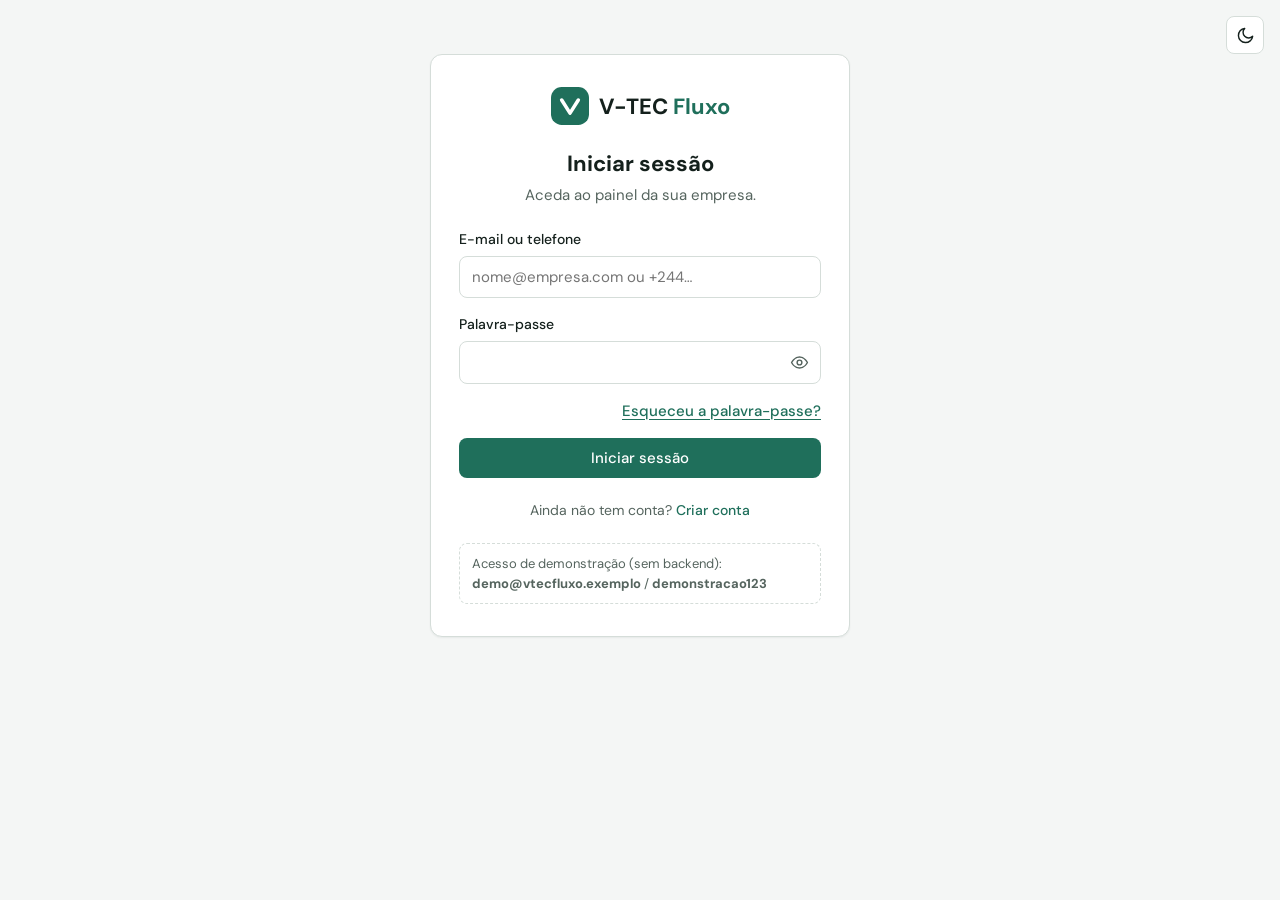
==== index.html @ f0639c92 "Initial commit" ====
<!DOCTYPE html>
<html lang="pt-PT">
<head>
<meta charset="utf-8">
<meta name="viewport" content="width=device-width, initial-scale=1">
<title>Iniciar sessão — V-TEC Fluxo</title>
<link rel="preconnect" href="https://fonts.googleapis.com">
<link rel="preconnect" href="https://fonts.gstatic.com" crossorigin>
<link href="https://fonts.googleapis.com/css2?family=DM+Sans:opsz,wght@9..40,400;9..40,500;9..40,700&display=swap" rel="stylesheet">
<script src="js/tema.js"></script>
<link rel="stylesheet" href="css/variaveis.css">
<link rel="stylesheet" href="css/layout.css">
<link rel="stylesheet" href="css/componentes.css">
<link rel="stylesheet" href="css/autenticacao.css">
</head>
<body class="pagina-autenticacao">
<button type="button" class="botao-icone autenticacao__tema" id="botao-tema"></button>
<main class="autenticacao cartao" style="padding:32px 28px">
  <a class="marca" href="index.html"><svg viewBox="0 0 32 32" aria-hidden="true"><rect width="32" height="32" rx="9" fill="currentColor"/><path d="M9 11l7 11 7-11" fill="none" stroke="var(--sobre-destaque)" stroke-width="3" stroke-linecap="round" stroke-linejoin="round"/></svg><span class="marca__nome">V-TEC <span>Fluxo</span></span></a>
  <div class="autenticacao__cabecalho"><h1>Iniciar sessão</h1><p>Aceda ao painel da sua empresa.</p></div>
  <form id="formulario-autenticacao" novalidate>
    <div id="alerta-autenticacao" class="alerta-erro" role="alert" hidden></div>
    <div class="campo"><label for="campo-email">E-mail ou telefone</label><input type="text" id="campo-email" autocomplete="username" inputmode="email" placeholder="nome@empresa.com ou +244…"></div>
    <div class="campo"><label for="campo-senha">Palavra-passe</label>
      <div class="campo-senha"><input type="password" id="campo-senha" autocomplete="current-password" required><button type="button" id="botao-ver-senha" aria-label="Mostrar palavra-passe"></button></div></div>
    <div class="autenticacao__linha"><button type="button" class="ligacao" id="botao-recuperar-senha">Esqueceu a palavra-passe?</button></div>
    <button type="submit" class="botao botao--primario" id="botao-entrar">Iniciar sessão</button>
  </form>
  <p class="autenticacao__rodape">Ainda não tem conta? <a class="ligacao" href="cadastro.html">Criar conta</a></p>
  <p class="nota">Acesso de demonstração (sem backend): <strong>demo@vtecfluxo.exemplo</strong> / <strong>demonstracao123</strong></p>
</main>
<script src="js/dados-demonstrativos.js"></script>
<script src="js/componentes.js"></script>
<script src="js/validacao.js"></script>
<script src="js/autenticacao.js"></script>
</body>
</html>
---- css/variaveis.css ----
:root{--fonte:"DM Sans",system-ui,-apple-system,"Segoe UI",sans-serif;--raio:12px;--raio-pequeno:8px;--largura-lateral:248px;--transicao:.18s ease;
--fundo:#F4F6F5;--superficie:#FFFFFF;--texto:#14201C;--texto-suave:#55645E;--borda:#D5DDD9;--destaque:#1F6F5B;--sobre-destaque:#FFFFFF;
--destaque-suave:color-mix(in srgb,var(--destaque) 10%,transparent);
--aviso:#9A5B00;--perigo:#B3261E;--info:#245FA8;--sombra:0 1px 2px rgba(20,32,28,.06)}
[data-tema="escuro"]{--fundo:#0A1512;--superficie:#11231D;--texto:#E8F1ED;--texto-suave:#9DB5AC;--borda:#24433A;--destaque:#3DDC97;--sobre-destaque:#0A1512;
--aviso:#F2B84B;--perigo:#FF8A80;--info:#7DB4F0;--sombra:none;color-scheme:dark}
*,*::before,*::after{box-sizing:border-box}
body{margin:0;font-family:var(--fonte);background:var(--fundo);color:var(--texto);font-size:15px;line-height:1.5;-webkit-font-smoothing:antialiased}
h1,h2,h3,p,dl,dd,ul{margin:0;padding:0}ul{list-style:none}
button,input,select,textarea{font:inherit;color:inherit}
img,svg{display:block;max-width:100%}
a{color:inherit}
:focus-visible{outline:2px solid var(--destaque);outline-offset:2px}
[hidden]{display:none!important}
.visualmente-oculto{position:absolute;width:1px;height:1px;overflow:hidden;clip:rect(0 0 0 0);white-space:nowrap}
.saltar-conteudo{position:absolute;left:12px;top:-60px;z-index:50;padding:8px 14px;border-radius:var(--raio-pequeno);background:var(--destaque);color:var(--sobre-destaque)}
.saltar-conteudo:focus{top:12px}
@media (prefers-reduced-motion:reduce){*{animation:none!important;transition:none!important}}
---- css/layout.css ----
.aplicacao{--altura-topo:65px;display:grid;grid-template-columns:var(--largura-lateral) minmax(0,1fr);min-height:100vh}
.barra-lateral{position:sticky;top:0;align-self:start;height:100vh;display:flex;flex-direction:column;gap:24px;padding:20px 14px;background:var(--superficie);border-right:1px solid var(--borda)}
.marca{display:flex;align-items:center;gap:10px;padding:0 8px;font-weight:700;font-size:17px;text-decoration:none}
.marca svg{width:30px;height:30px;color:var(--destaque)}
.marca__nome span{color:var(--destaque)}
.navegacao{display:flex;flex-direction:column;gap:2px}
.navegacao__ligacao{display:flex;align-items:center;gap:12px;padding:10px 12px;border-radius:var(--raio-pequeno);text-decoration:none;color:var(--texto-suave);font-weight:500;background:none;border:0;width:100%;text-align:left;cursor:pointer;transition:background var(--transicao),color var(--transicao)}
.navegacao__ligacao svg{width:20px;height:20px;flex:none}
.navegacao__ligacao:hover{background:var(--destaque-suave);color:var(--texto)}
.navegacao__ligacao[aria-current="page"]{background:var(--destaque-suave);color:var(--destaque);font-weight:700;box-shadow:inset 3px 0 0 var(--destaque)}
.navegacao__contador{margin-left:auto;min-width:22px;padding:0 7px;border-radius:99px;background:var(--destaque);color:var(--sobre-destaque);font-size:12px;font-weight:700;text-align:center}
.barra-lateral__rodape{margin-top:auto;border-top:1px solid var(--borda);padding-top:12px}
.area-principal{display:flex;flex-direction:column;min-width:0}
.barra-topo{position:sticky;top:0;z-index:30;min-height:var(--altura-topo);display:flex;align-items:center;gap:12px;padding:12px 28px;background:color-mix(in srgb,var(--fundo) 90%,transparent);backdrop-filter:blur(8px);border-bottom:1px solid var(--borda)}
.barra-topo h1{font-size:20px;font-weight:700;margin-right:auto}
.botao-icone.botao-menu{display:none}
.utilizador{display:flex;align-items:center;gap:10px;padding:4px 14px 4px 4px;border-radius:99px;border:1px solid var(--borda);background:var(--superficie);text-decoration:none;transition:border-color var(--transicao)}
.utilizador:hover{border-color:var(--destaque)}
.utilizador__iniciais{display:grid;place-items:center;width:32px;height:32px;border-radius:50%;background:var(--destaque);color:var(--sobre-destaque);font-size:13px;font-weight:700}
.utilizador__texto{line-height:1.2;font-size:13px;font-weight:500}
.utilizador__texto small{display:block;color:var(--texto-suave);font-weight:400}
#conteudo-principal{padding:28px;max-width:1280px;width:100%;outline:none}
.pelicula{display:none}
@media (max-width:900px){
.aplicacao{grid-template-columns:minmax(0,1fr)}
.barra-lateral{position:fixed;inset:var(--altura-topo) auto 0 0;height:auto;z-index:20;visibility:hidden;width:min(280px,84vw);transform:translateX(-100%);transition:transform .22s ease,visibility 0s .22s}
.aplicacao--menu-aberto .barra-lateral{transform:none;visibility:visible;transition:transform .22s ease}
.barra-lateral .marca{display:none}
.pelicula{display:block;position:fixed;inset:var(--altura-topo) 0 0 0;z-index:15;background:rgba(5,12,10,.5);opacity:0;pointer-events:none;transition:opacity .22s ease}
.aplicacao--menu-aberto .pelicula{opacity:1;pointer-events:auto}
.botao-icone.botao-menu{display:inline-grid}
.barra-topo,#conteudo-principal{padding-left:16px;padding-right:16px}
}
@media (max-width:600px){.utilizador__texto,.etiqueta-demonstracao{display:none}.utilizador{padding-right:4px}#conteudo-principal{padding-top:20px}}
---- css/componentes.css ----
.cartao{background:var(--superficie);border:1px solid var(--borda);border-radius:var(--raio);box-shadow:var(--sombra);padding:20px}
.cartao--tabela{padding:0;overflow:hidden}
.cartao__titulo{font-size:16px;font-weight:700;margin-bottom:4px}
.cartao__texto{color:var(--texto-suave);font-size:14px;margin-bottom:16px}
.etiqueta-demonstracao{padding:3px 10px;border-radius:99px;border:1px dashed var(--borda);color:var(--texto-suave);font-size:12px}
.botao{display:inline-flex;align-items:center;justify-content:center;gap:8px;min-height:40px;padding:0 16px;border-radius:var(--raio-pequeno);border:1px solid transparent;font-weight:500;cursor:pointer;text-decoration:none;transition:background var(--transicao),border-color var(--transicao),transform var(--transicao)}
.botao svg{width:18px;height:18px}
.botao:active{transform:scale(.98)}
.botao--primario{background:var(--destaque);color:var(--sobre-destaque)}
.botao--primario:hover{background:color-mix(in srgb,var(--destaque) 86%,#000)}
.botao--secundario{background:var(--superficie);border-color:var(--borda)}
.botao--secundario:hover{border-color:var(--destaque);color:var(--destaque)}
.botao--perigo{background:var(--perigo);color:#fff}
.botao--pequeno{min-height:34px;padding:0 12px;font-size:14px}
.botao[disabled]{opacity:.65;cursor:progress}
.botao-icone{display:inline-grid;place-items:center;width:38px;height:38px;border-radius:var(--raio-pequeno);border:1px solid var(--borda);background:var(--superficie);cursor:pointer;transition:border-color var(--transicao),color var(--transicao)}
.botao-icone:hover{border-color:var(--destaque);color:var(--destaque)}
.botao-icone svg{width:19px;height:19px}
.rotacao{width:16px;height:16px;border:2px solid currentColor;border-right-color:transparent;border-radius:50%;animation:rodar .7s linear infinite}
@keyframes rodar{to{transform:rotate(360deg)}}
.campo{display:flex;flex-direction:column;gap:6px}
.campo label{font-size:14px;font-weight:500}
.campo input,.campo select,.campo textarea{width:100%;min-height:42px;padding:9px 12px;border-radius:var(--raio-pequeno);border:1px solid var(--borda);background:var(--superficie);transition:border-color var(--transicao),box-shadow var(--transicao)}
.campo textarea{min-height:96px;resize:vertical}
.campo input:focus,.campo select:focus,.campo textarea:focus{outline:none;border-color:var(--destaque);box-shadow:0 0 0 3px var(--destaque-suave)}
.campo[data-invalido] input,.campo[data-invalido] textarea,.campo[data-invalido] select{border-color:var(--perigo)}
.campo__erro{color:var(--perigo);font-size:13px}
.campo__ajuda{color:var(--texto-suave);font-size:13px}
.campo--linha{flex-direction:row;align-items:center;gap:10px}.campo--linha input{width:auto;min-height:0}
.grelha-campos{display:grid;grid-template-columns:repeat(2,minmax(0,1fr));gap:14px}
.grelha-campos .campo--larga{grid-column:1/-1}
.barra-ferramentas{display:flex;flex-wrap:wrap;gap:10px;margin-bottom:16px;align-items:center}
.barra-ferramentas .campo--pesquisa{flex:1 1 260px}
.barra-ferramentas__acao{margin-left:auto}
.separadores{display:inline-flex;padding:3px;border:1px solid var(--borda);border-radius:var(--raio-pequeno);background:var(--superficie)}
.separadores button{min-height:34px;padding:0 14px;border:0;border-radius:6px;background:none;color:var(--texto-suave);cursor:pointer;font-weight:500}
.separadores button[aria-pressed="true"]{background:var(--destaque-suave);color:var(--destaque);font-weight:700}
.selo{display:inline-flex;align-items:center;gap:6px;padding:2px 10px;border-radius:99px;font-size:13px;font-weight:500;white-space:nowrap;color:var(--cor-selo,var(--texto-suave));background:color-mix(in srgb,var(--cor-selo,var(--texto-suave)) 13%,transparent)}
.selo::before{content:"";width:6px;height:6px;border-radius:50%;background:currentColor}
.selo--sucesso{--cor-selo:var(--destaque)}.selo--aviso{--cor-selo:var(--aviso)}.selo--info{--cor-selo:var(--info)}.selo--perigo{--cor-selo:var(--perigo)}
.indicadores{display:grid;grid-template-columns:repeat(auto-fit,minmax(220px,1fr));gap:16px;margin-bottom:24px}
.indicador{display:grid;grid-template-columns:auto 1fr;column-gap:14px;align-items:center;padding:18px 20px;text-decoration:none;background:var(--superficie);border:1px solid var(--borda);border-radius:var(--raio);box-shadow:var(--sombra);transition:border-color var(--transicao)}
.indicador:hover{border-color:var(--destaque)}
.indicador__icone{grid-row:span 3;display:grid;place-items:center;width:42px;height:42px;border-radius:10px;background:var(--destaque-suave);color:var(--destaque)}
.indicador__icone svg{width:21px;height:21px}
.indicador__valor{font-size:32px;font-weight:700;line-height:1.1;letter-spacing:-.02em}
.indicador__rotulo{font-weight:500}
.indicador__descricao{color:var(--texto-suave);font-size:13px}
.indicador--atencao{border-color:color-mix(in srgb,var(--aviso) 55%,var(--borda))}
.indicador--atencao .indicador__icone{background:color-mix(in srgb,var(--aviso) 14%,transparent);color:var(--aviso)}
.atividade__item{display:flex;gap:14px;align-items:flex-start;padding:14px 0;border-top:1px solid var(--borda)}
.atividade__item:first-child{border-top:0;padding-top:4px}
.atividade__icone{display:grid;place-items:center;flex:none;width:34px;height:34px;border-radius:50%;background:var(--destaque-suave);color:var(--destaque)}
.atividade__icone svg{width:17px;height:17px}
.atividade__icone--passagem{background:color-mix(in srgb,var(--aviso) 14%,transparent);color:var(--aviso)}
.atividade__item small{color:var(--texto-suave)}
.tabela{width:100%;border-collapse:collapse}
.tabela th{padding:12px 16px;text-align:left;font-size:13px;font-weight:500;color:var(--texto-suave);border-bottom:1px solid var(--borda);white-space:nowrap}
.tabela td{padding:14px 16px;border-bottom:1px solid var(--borda);vertical-align:middle}
.tabela tbody tr:last-child td{border-bottom:0}
.tabela tbody tr{transition:background var(--transicao)}
.tabela tbody tr:hover{background:var(--destaque-suave)}
.tabela .numero{font-weight:700;white-space:nowrap}
.tabela small{display:block;color:var(--texto-suave)}
.lista-detalhes{display:grid;grid-template-columns:auto 1fr;gap:8px 18px}
.lista-detalhes dt{color:var(--texto-suave);font-size:14px}.lista-detalhes dd{font-weight:500}
.lista-itens{border:1px solid var(--borda);border-radius:var(--raio-pequeno);margin:16px 0}
.lista-itens li{display:flex;justify-content:space-between;gap:12px;padding:10px 14px;border-top:1px solid var(--borda)}
.lista-itens li:first-child{border-top:0}
.grelha-produtos{display:grid;grid-template-columns:repeat(auto-fill,minmax(230px,1fr));gap:16px}
.produto{display:flex;flex-direction:column;overflow:hidden;background:var(--superficie);border:1px solid var(--borda);border-radius:var(--raio);box-shadow:var(--sombra)}
.produto__imagem{aspect-ratio:4/3;width:100%;object-fit:cover;background:var(--destaque-suave)}
.produto__sem-foto{display:grid;place-items:center;aspect-ratio:4/3;background:var(--destaque-suave);color:var(--destaque);font-size:34px;font-weight:700}
.produto--esgotado .produto__imagem,.produto--esgotado .produto__sem-foto{opacity:.55}
.produto__corpo{display:flex;flex-direction:column;gap:6px;padding:14px 16px;flex:1}
.produto__nome{font-weight:700}
.produto__preco{font-size:18px;font-weight:700}
.produto__stock{color:var(--texto-suave);font-size:13px}
.produto__acoes{display:flex;gap:8px;margin-top:auto;padding-top:10px}.produto__acoes .botao{flex:1}
.pre-visualizacao-foto{width:100%;max-height:170px;object-fit:cover;border-radius:var(--raio-pequeno);border:1px solid var(--borda)}
.lista-passagens{display:grid;gap:12px}
.passagem{display:grid;gap:8px;padding:16px 18px;background:var(--superficie);border:1px solid var(--borda);border-radius:var(--raio);box-shadow:var(--sombra)}
.passagem--pendente{border-left:4px solid var(--aviso)}
.passagem__topo{display:flex;justify-content:space-between;gap:10px;align-items:center;flex-wrap:wrap}
.passagem__motivo{font-weight:700}
.passagem__mensagem{color:var(--texto-suave);display:-webkit-box;-webkit-line-clamp:2;-webkit-box-orient:vertical;overflow:hidden}
.passagem__rodape{display:flex;justify-content:space-between;align-items:center;gap:10px;flex-wrap:wrap;font-size:13px;color:var(--texto-suave)}
.citacao{padding:12px 14px;border-radius:var(--raio-pequeno);background:var(--destaque-suave);border-left:3px solid var(--destaque)}
.nota{padding:10px 12px;border-radius:var(--raio-pequeno);border:1px dashed var(--borda);color:var(--texto-suave);font-size:13px}
.duas-colunas{display:grid;grid-template-columns:repeat(2,minmax(0,1fr));gap:20px;align-items:start}
.cartao__cabecalho{display:flex;justify-content:space-between;gap:12px;align-items:flex-start;flex-wrap:wrap}
.grupo-acoes{display:flex;gap:10px;flex-wrap:wrap;margin-top:18px}
.estado-vazio{display:grid;justify-items:center;gap:8px;padding:48px 20px;text-align:center}
.estado-vazio svg{width:40px;height:40px;color:var(--destaque)}
.estado-vazio h2{font-size:17px}.estado-vazio p{color:var(--texto-suave);max-width:38ch}
.a-carregar>*:not(.esqueleto){display:none}
.esqueleto{display:grid;gap:14px}
.esqueleto span{height:84px;border-radius:var(--raio);background:linear-gradient(90deg,var(--borda),var(--superficie),var(--borda));background-size:200% 100%;animation:brilho 1.2s linear infinite}
@keyframes brilho{to{background-position:-200% 0}}
dialog.modal{width:min(560px,calc(100vw - 24px));max-height:calc(100dvh - 24px);padding:0;border:1px solid var(--borda);border-radius:16px;background:var(--superficie);color:var(--texto);box-shadow:0 20px 50px rgba(0,0,0,.28)}
dialog.modal[open]{animation:entrar .2s ease}
dialog.modal::backdrop{background:rgba(5,12,10,.55)}
@keyframes entrar{from{opacity:0;transform:translateY(8px) scale(.98)}}
.modal__formulario{display:flex;flex-direction:column;max-height:calc(100dvh - 26px)}
.modal__cabecalho,.modal__rodape{display:flex;align-items:center;gap:10px;padding:16px 20px}
.modal__cabecalho{justify-content:space-between;border-bottom:1px solid var(--borda)}
.modal__cabecalho h2{font-size:18px}
.modal__corpo{padding:20px;overflow:auto}
.modal__rodape{justify-content:flex-end;border-top:1px solid var(--borda)}
#area-avisos{position:fixed;right:16px;bottom:16px;z-index:60;display:grid;gap:8px;max-width:calc(100vw - 32px)}
.aviso{padding:12px 16px;border-radius:var(--raio-pequeno);background:var(--texto);color:var(--fundo);font-size:14px;box-shadow:0 8px 24px rgba(0,0,0,.25);animation:entrar .25s ease}
.aviso--erro{background:var(--perigo);color:#fff}
@media (max-width:900px){.duas-colunas{grid-template-columns:minmax(0,1fr)}}
@media (max-width:820px){
.tabela thead{display:none}
.tabela tbody tr{display:block;padding:12px 16px;border-bottom:1px solid var(--borda)}
.tabela td{display:flex;justify-content:space-between;align-items:center;gap:14px;padding:5px 0;border:0;text-align:right}
.tabela td[data-rotulo]::before{content:attr(data-rotulo);color:var(--texto-suave);font-size:13px;text-align:left}
.tabela td:last-child{justify-content:flex-end;padding-top:10px}
}
@media (max-width:520px){.grelha-campos{grid-template-columns:minmax(0,1fr)}.barra-ferramentas__acao{margin-left:0;width:100%}.barra-ferramentas__acao .botao{width:100%}}
---- css/autenticacao.css ----
.pagina-autenticacao{min-height:100vh;display:grid;place-items:center;padding:20px}
.autenticacao{width:min(420px,100%);display:grid;gap:22px}
.autenticacao .marca{justify-content:center;font-size:22px}.autenticacao .marca svg{width:38px;height:38px}
.autenticacao__cabecalho{text-align:center}.autenticacao__cabecalho h1{font-size:22px;margin-bottom:4px}.autenticacao__cabecalho p{color:var(--texto-suave)}
.autenticacao form{display:grid;gap:16px}
.campo-senha{position:relative}.campo-senha input{padding-right:48px}
.campo-senha button{position:absolute;right:4px;top:50%;transform:translateY(-50%);width:36px;height:36px;display:grid;place-items:center;border:0;background:none;border-radius:6px;cursor:pointer;color:var(--texto-suave)}
.campo-senha button svg{width:19px;height:19px}
.alerta-erro{padding:10px 14px;border-radius:var(--raio-pequeno);border:1px solid var(--perigo);background:color-mix(in srgb,var(--perigo) 10%,transparent);color:var(--perigo);font-size:14px}
.alerta-erro.agitar{animation:agitar .35s}
@keyframes agitar{25%{transform:translateX(-5px)}75%{transform:translateX(5px)}}
.ligacao{background:none;border:0;padding:0;color:var(--destaque);font-weight:500;cursor:pointer;text-decoration:underline;text-underline-offset:3px}
.autenticacao__linha{display:flex;justify-content:flex-end}
.autenticacao__tema{position:fixed;top:16px;right:16px}
.autenticacao__rodape{text-align:center;color:var(--texto-suave);font-size:14px}
.autenticacao__rodape .ligacao{text-decoration:none}
.alerta-informacao{padding:10px 14px;border-radius:var(--raio-pequeno);border:1px solid var(--info);background:color-mix(in srgb,var(--info) 10%,transparent);color:var(--info);font-size:14px}
.campo[data-valido] input{border-color:var(--destaque)}
.campo[data-valido]>label::after{content:" ✓";color:var(--destaque);font-weight:700}
.pagina-autenticacao{align-items:start;padding-top:max(20px,6vh)}
.autenticacao .campo__erro::before{content:"! ";font-weight:700}
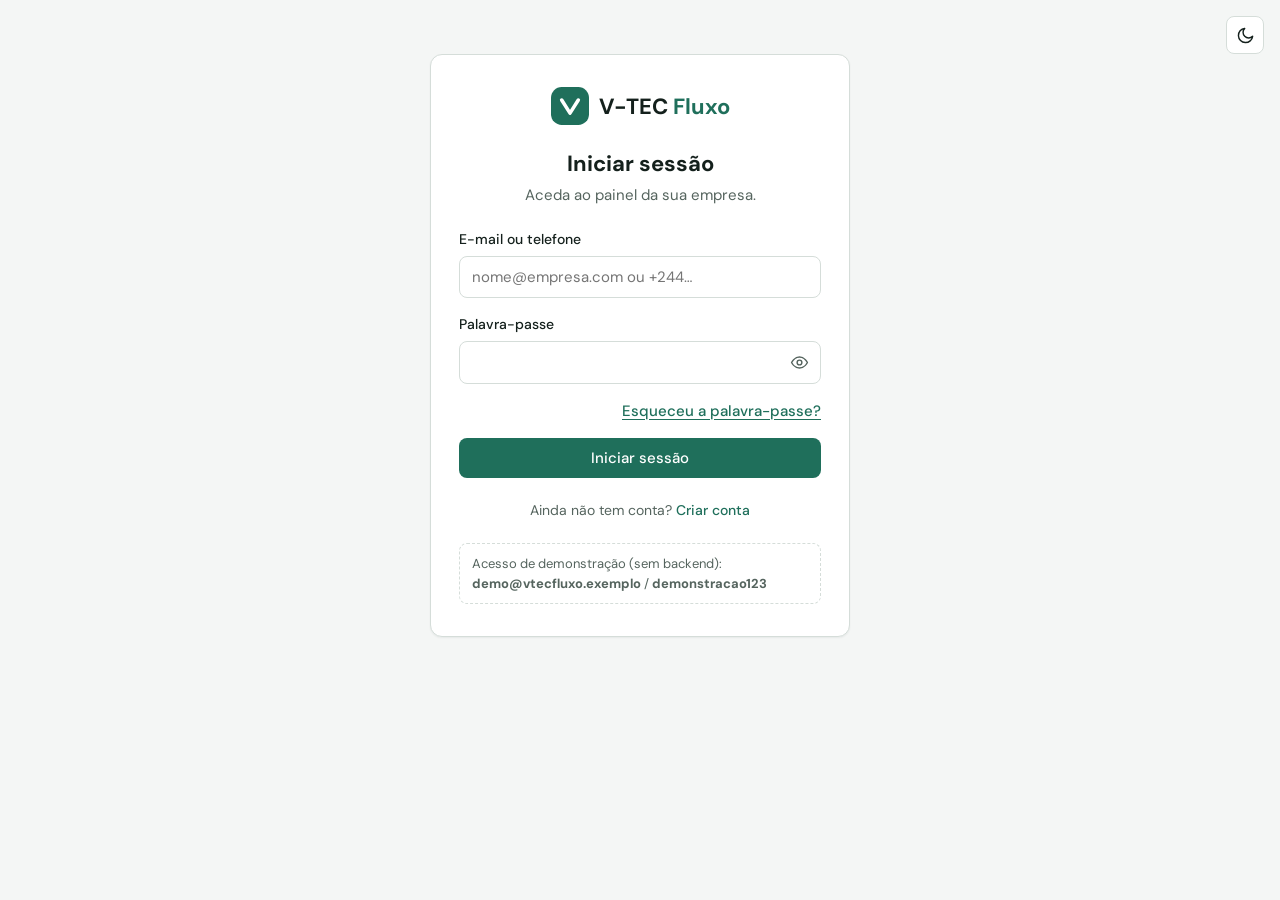
==== commit a6309b20: "Adição do item assinaturas no menu e seu js" ====
--- a/index.html
+++ b/index.html
@@ -1,37 +1,53 @@
 <!DOCTYPE html>
 <html lang="pt-PT">
+
 <head>
-<meta charset="utf-8">
-<meta name="viewport" content="width=device-width, initial-scale=1">
-<title>Iniciar sessão — V-TEC Fluxo</title>
-<link rel="preconnect" href="https://fonts.googleapis.com">
-<link rel="preconnect" href="https://fonts.gstatic.com" crossorigin>
-<link href="https://fonts.googleapis.com/css2?family=DM+Sans:opsz,wght@9..40,400;9..40,500;9..40,700&display=swap" rel="stylesheet">
-<script src="js/tema.js"></script>
-<link rel="stylesheet" href="css/variaveis.css">
-<link rel="stylesheet" href="css/layout.css">
-<link rel="stylesheet" href="css/componentes.css">
-<link rel="stylesheet" href="css/autenticacao.css">
+  <meta charset="utf-8">
+  <meta name="viewport" content="width=device-width, initial-scale=1">
+  <title>Iniciar sessão — V-TEC Fluxo</title>
+  <link rel="preconnect" href="https://fonts.googleapis.com">
+  <link rel="preconnect" href="https://fonts.gstatic.com" crossorigin>
+  <link href="https://fonts.googleapis.com/css2?family=DM+Sans:opsz,wght@9..40,400;9..40,500;9..40,700&display=swap"
+    rel="stylesheet">
+  <script src="js/tema.js"></script>
+  <link rel="stylesheet" href="css/variaveis.css">
+  <link rel="stylesheet" href="css/layout.css">
+  <link rel="stylesheet" href="css/componentes.css">
+  <link rel="stylesheet" href="css/autenticacao.css">
 </head>
+
 <body class="pagina-autenticacao">
-<button type="button" class="botao-icone autenticacao__tema" id="botao-tema"></button>
-<main class="autenticacao cartao" style="padding:32px 28px">
-  <a class="marca" href="index.html"><svg viewBox="0 0 32 32" aria-hidden="true"><rect width="32" height="32" rx="9" fill="currentColor"/><path d="M9 11l7 11 7-11" fill="none" stroke="var(--sobre-destaque)" stroke-width="3" stroke-linecap="round" stroke-linejoin="round"/></svg><span class="marca__nome">V-TEC <span>Fluxo</span></span></a>
-  <div class="autenticacao__cabecalho"><h1>Iniciar sessão</h1><p>Aceda ao painel da sua empresa.</p></div>
-  <form id="formulario-autenticacao" novalidate>
-    <div id="alerta-autenticacao" class="alerta-erro" role="alert" hidden></div>
-    <div class="campo"><label for="campo-email">E-mail ou telefone</label><input type="text" id="campo-email" autocomplete="username" inputmode="email" placeholder="nome@empresa.com ou +244…"></div>
-    <div class="campo"><label for="campo-senha">Palavra-passe</label>
-      <div class="campo-senha"><input type="password" id="campo-senha" autocomplete="current-password" required><button type="button" id="botao-ver-senha" aria-label="Mostrar palavra-passe"></button></div></div>
-    <div class="autenticacao__linha"><button type="button" class="ligacao" id="botao-recuperar-senha">Esqueceu a palavra-passe?</button></div>
-    <button type="submit" class="botao botao--primario" id="botao-entrar">Iniciar sessão</button>
-  </form>
-  <p class="autenticacao__rodape">Ainda não tem conta? <a class="ligacao" href="cadastro.html">Criar conta</a></p>
-  <p class="nota">Acesso de demonstração (sem backend): <strong>demo@vtecfluxo.exemplo</strong> / <strong>demonstracao123</strong></p>
-</main>
-<script src="js/dados-demonstrativos.js"></script>
-<script src="js/componentes.js"></script>
-<script src="js/validacao.js"></script>
-<script src="js/autenticacao.js"></script>
+  <button type="button" class="botao-icone autenticacao__tema" id="botao-tema"></button>
+  <main class="autenticacao cartao" style="padding:32px 28px">
+    <a class="marca" href="index.html"><svg viewBox="0 0 32 32" aria-hidden="true">
+        <rect width="32" height="32" rx="9" fill="currentColor" />
+        <path d="M9 11l7 11 7-11" fill="none" stroke="var(--sobre-destaque)" stroke-width="3" stroke-linecap="round"
+          stroke-linejoin="round" />
+      </svg><span class="marca__nome">V-TEC <span>Fluxo</span></span></a>
+    <div class="autenticacao__cabecalho">
+      <h1>Iniciar sessão</h1>
+      <p>Aceda ao painel da sua empresa.</p>
+    </div>
+    <form id="formulario-autenticacao" novalidate>
+      <div id="alerta-autenticacao" class="alerta-erro" role="alert" hidden></div>
+      <div class="campo"><label for="campo-email">E-mail ou telefone</label><input type="text" id="campo-email"
+          autocomplete="username" inputmode="email" placeholder="nome@empresa.com ou +244…"></div>
+      <div class="campo"><label for="campo-senha">Palavra-passe</label>
+        <div class="campo-senha"><input type="password" id="campo-senha" autocomplete="current-password"
+            required><button type="button" id="botao-ver-senha" aria-label="Mostrar palavra-passe"></button></div>
+      </div>
+      <div class="autenticacao__linha"><button type="button" class="ligacao" id="botao-recuperar-senha">Esqueceu a
+          palavra-passe?</button></div>
+      <button type="submit" class="botao botao--primario" id="botao-entrar">Iniciar sessão</button>
+    </form>
+    <p class="autenticacao__rodape">Ainda não tem conta? <a class="ligacao" href="cadastro.html">Criar conta</a></p>
+    <p class="nota">Acesso de demonstração (sem backend): <strong>demo@vtecfluxo.exemplo</strong> /
+      <strong>demonstracao123</strong></p>
+  </main>
+  <script src="js/dados-demonstrativos.js"></script>
+  <script src="js/componentes.js"></script>
+  <script src="js/validacao.js"></script>
+  <script src="js/autenticacao.js"></script>
 </body>
-</html>
+
+</html>
--- a/css/componentes.css
+++ b/css/componentes.css
@@ -119,3 +119,5 @@
 .tabela td:last-child{justify-content:flex-end;padding-top:10px}
 }
 @media (max-width:520px){.grelha-campos{grid-template-columns:minmax(0,1fr)}.barra-ferramentas__acao{margin-left:0;width:100%}.barra-ferramentas__acao .botao{width:100%}}
+.indicador>*{min-width:0}.indicador__valor{overflow-wrap:anywhere}
+.separadores{max-width:100%;overflow-x:auto}.separadores button{white-space:nowrap}
